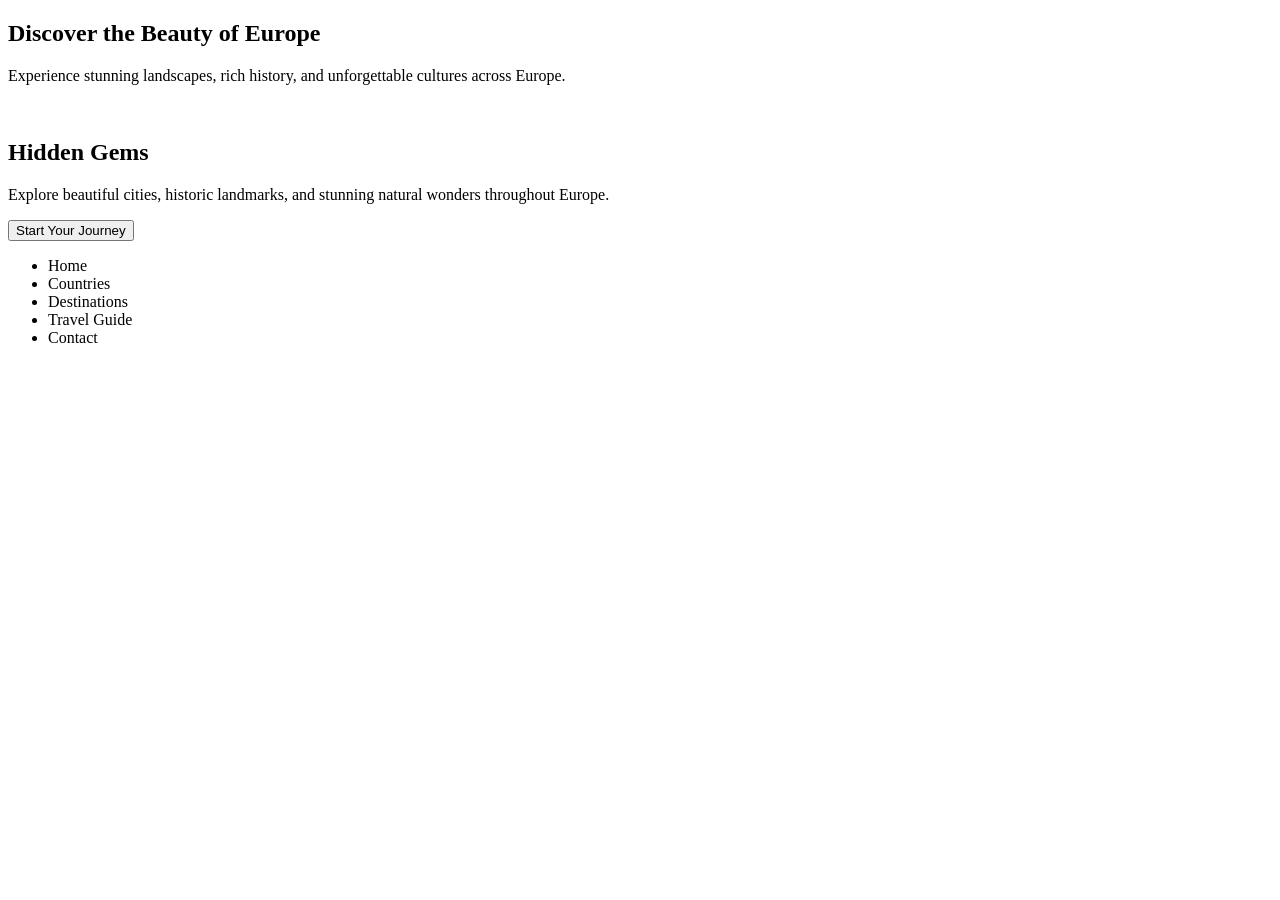
==== index.html @ 39b6068c "인덱스 html 구문 작성" ====
<!DOCTYPE html>
<html lang="ko">
<head>
    <meta charset="UTF-8">
    <meta name="viewport" content="width=device-width, initial-scale=1.0">
    <title>인덱스 html</title>
</head>
<body>
    <main class="landing-page">
        <section class="hero-section">
            <div class="hero-content">
                <h1 class="hero-title">Discover the Beauty of Europe</h1>
                <p class="hero-desc">
                    Experience stunning landscapes,
                    rich history, and unforgettable
                    cultures across Europe.
                </p>
            </div>            
        </section>

        <section class="feature-section">
            <div class="feature-card">
                <div class="feature-img">
                    <img src=""> 
                </div> 
               <h2 class="feature-title">Hidden Gems</h2>
               <p class="feature-desc">
                    Explore beautiful cities,
                    historic landmarks,
                    and stunning natural wonders
                    throughout Europe.
               </p>
               <div class="button-box">
                <button class="start-btn">Start Your Journey</button>
               </div> 
            </div>
        </section>

        <section class="menu-section">
            <ul class="side-menu">
                <li class="menu-item">Home</li>
                <li class="menu-item">Countries</li>
                <li class="menu-item">Destinations</li>
                <li class="menu-item">Travel Guide</li>
                <li class="menu-item">Contact</li>
            </ul>
        </section>
    </main>  
</body>
</html>
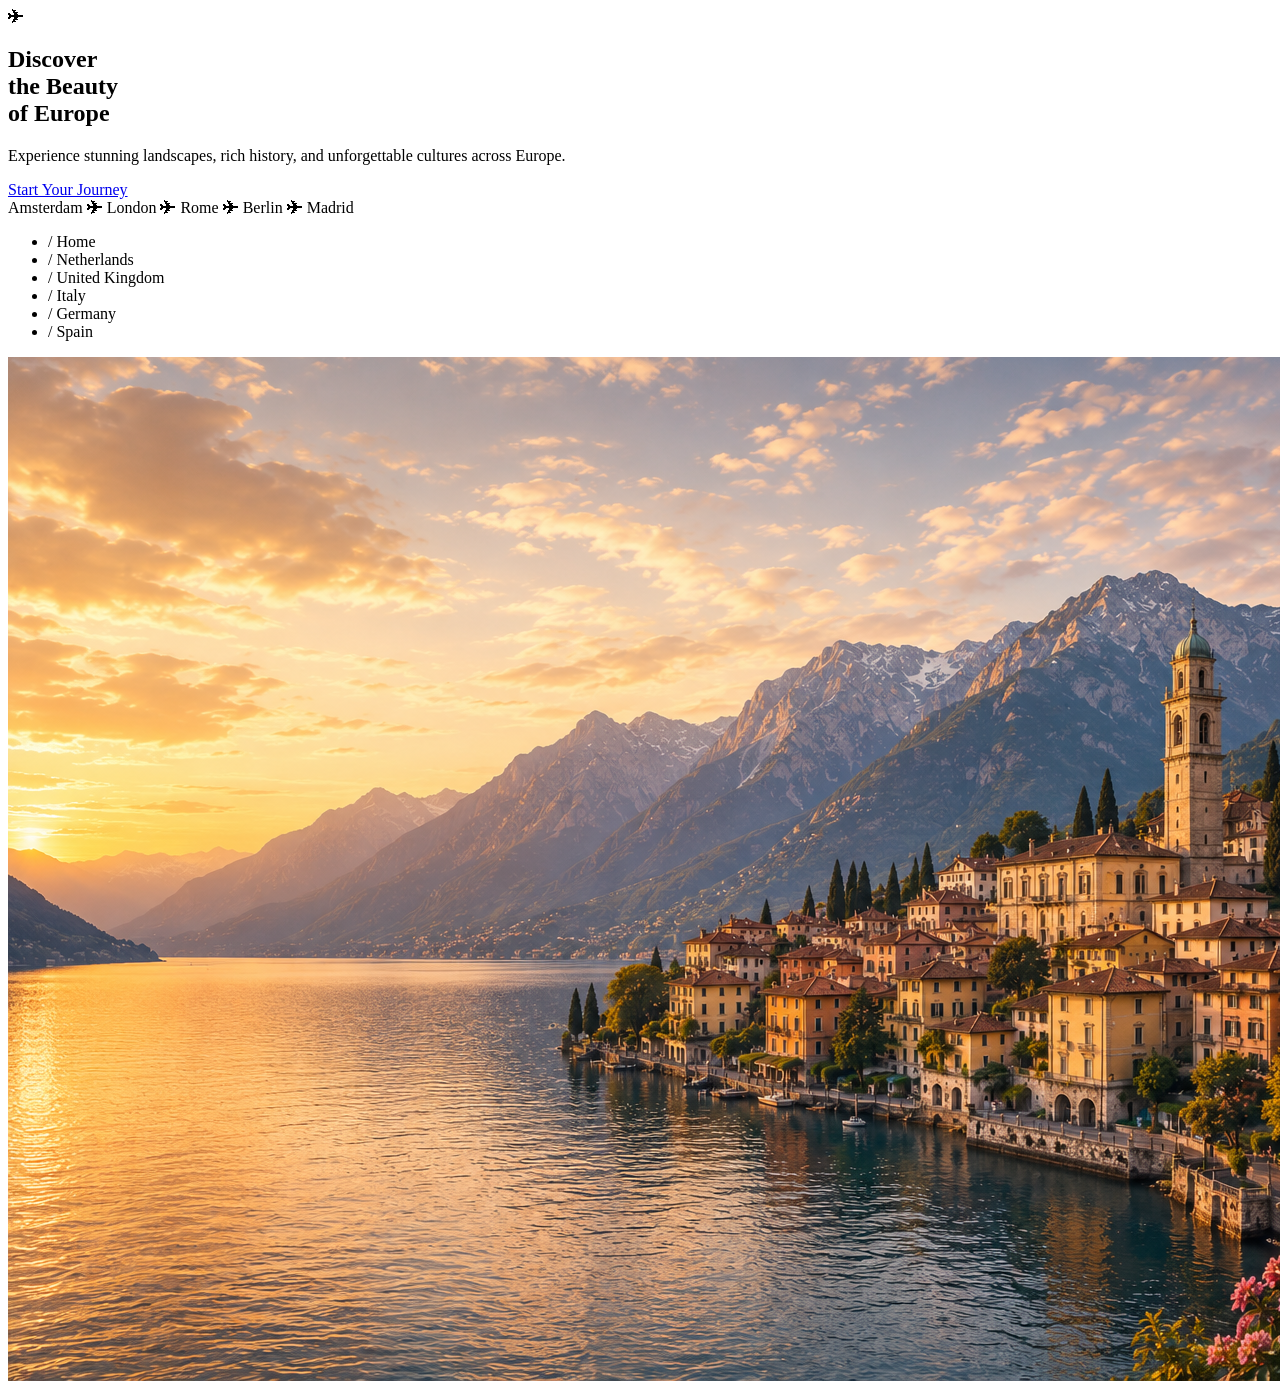
==== commit ac2e9a61: "대문  html 구조 구성" ====
--- a/index.html
+++ b/index.html
@@ -3,48 +3,67 @@
 <head>
     <meta charset="UTF-8">
     <meta name="viewport" content="width=device-width, initial-scale=1.0">
-    <title>인덱스 html</title>
+    <title>Europe Travel</title>
+    <link rel="stylesheet" href="landing.css">
 </head>
 <body>
+
     <main class="landing-page">
-        <section class="hero-section">
+        <section class="left-panel">
+
+            <div class="logo">
+                ✈
+            </div>
+
             <div class="hero-content">
-                <h1 class="hero-title">Discover the Beauty of Europe</h1>
+
+                <h1 class="hero-title">
+                    Discover<br>
+                    the Beauty<br>
+                    of Europe
+                </h1>
+
                 <p class="hero-desc">
                     Experience stunning landscapes,
                     rich history, and unforgettable
                     cultures across Europe.
                 </p>
-            </div>            
+
+                <a href="#" class="start-btn">
+                    Start Your Journey
+                </a>
+
+            </div>
+
+            <!-- 여행 루트 -->
+            <div class="travel-route">
+                Amsterdam
+                <span>✈</span>
+                London
+                <span>✈</span>
+                Rome
+                <span>✈</span>
+                Berlin
+                <span>✈</span>
+                Madrid
+            </div>
+
+            <ul class="side-menu">
+                <li class="menu-item">/ Home</li>
+                <li class="menu-item">/ Netherlands</li>
+                <li class="menu-item">/ United Kingdom</li>
+                <li class="menu-item">/ Italy</li>
+                <li class="menu-item">/ Germany</li>
+                <li class="menu-item">/ Spain</li>
+            </ul>
+
         </section>
 
-        <section class="feature-section">
-            <div class="feature-card">
-                <div class="feature-img">
-                    <img src=""> 
-                </div> 
-               <h2 class="feature-title">Hidden Gems</h2>
-               <p class="feature-desc">
-                    Explore beautiful cities,
-                    historic landmarks,
-                    and stunning natural wonders
-                    throughout Europe.
-               </p>
-               <div class="button-box">
-                <button class="start-btn">Start Your Journey</button>
-               </div> 
-            </div>
+        <section class="right-panel">
+            <img src="image/spain.image/europe.png" alt="Europe Travel">
         </section>
 
-        <section class="menu-section">
-            <ul class="side-menu">
-                <li class="menu-item">Home</li>
-                <li class="menu-item">Countries</li>
-                <li class="menu-item">Destinations</li>
-                <li class="menu-item">Travel Guide</li>
-                <li class="menu-item">Contact</li>
-            </ul>
-        </section>
-    </main>  
+    </main>
+
 </body>
 </html>
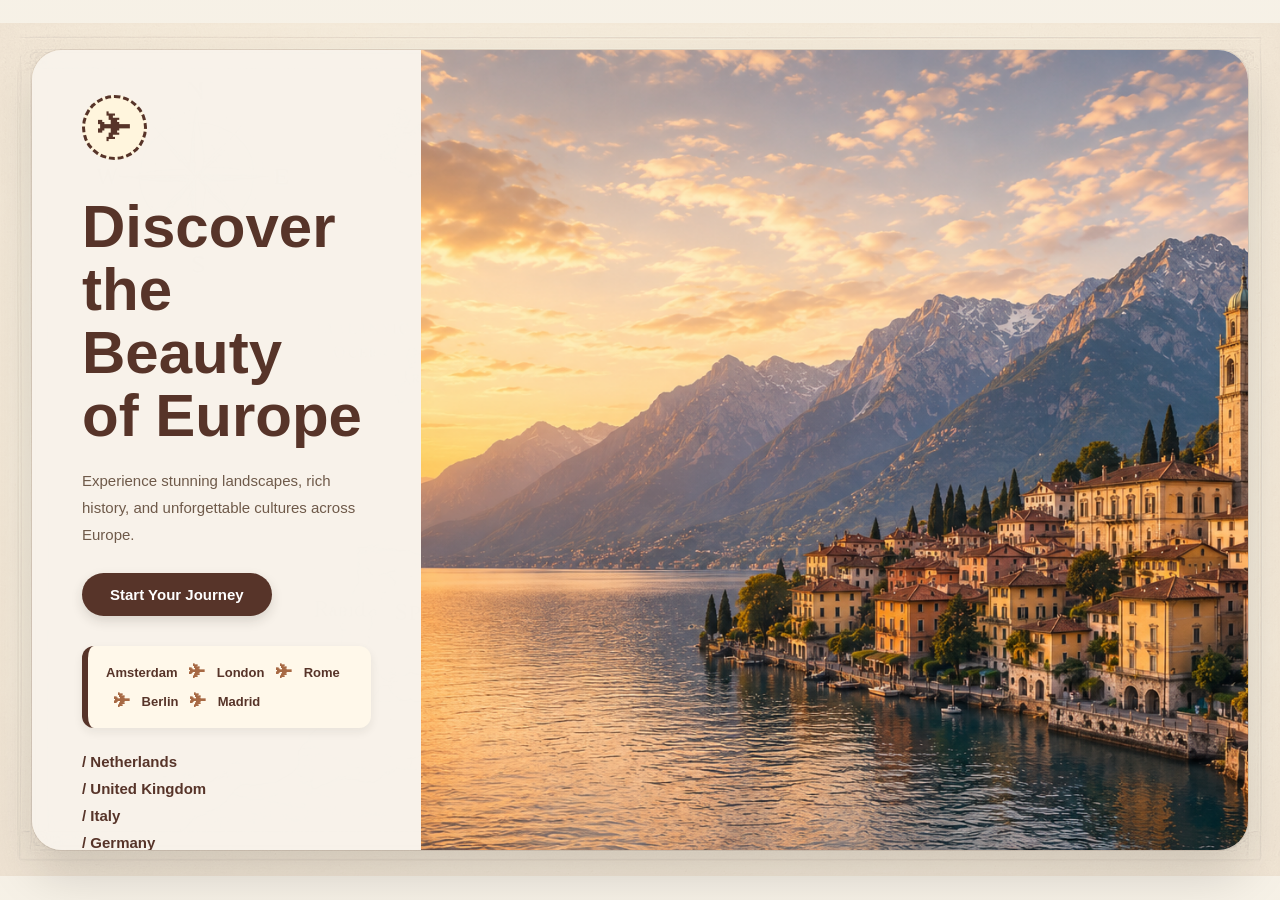
==== commit 6216afac: "대문 연결, England 완성(전 과제끝)" ====
--- a/index.html
+++ b/index.html
@@ -29,7 +29,7 @@
                     cultures across Europe.
                 </p>
 
-                <a href="#" class="start-btn">
+                <a href="../html/main.html" class="start-btn">
                     Start Your Journey
                 </a>
 
@@ -49,7 +49,6 @@
             </div>
 
             <ul class="side-menu">
-                <li class="menu-item">/ Home</li>
                 <li class="menu-item">/ Netherlands</li>
                 <li class="menu-item">/ United Kingdom</li>
                 <li class="menu-item">/ Italy</li>
--- a/landing.css
+++ b/landing.css
@@ -0,0 +1,208 @@
+* {
+    margin: 0;
+    padding: 0;
+    box-sizing: border-box;
+}
+
+body {
+    min-height: 100vh;
+
+    display: flex;
+    justify-content: center;
+    align-items: center;
+
+    position: relative;
+    overflow-x: hidden;
+
+    font-family: "Segoe UI", sans-serif;
+}
+
+
+body::before {
+    content: "";
+
+    position: fixed;
+    inset: 0;
+
+    background-image:
+        linear-gradient(
+            rgba(245, 239, 227, 0.88),
+            rgba(245, 239, 227, 0.88)
+        ),
+        url("./image/spain.image/europe-map.png");
+
+    background-repeat: no-repeat;
+    background-position: center;
+    background-size: 100%;
+
+    z-index: 0;
+}
+
+
+.landing-page {
+    position: relative;
+    z-index: 1;
+
+    width: 1550px;
+    max-width: 95vw;
+
+    height: 800px;
+
+    display: grid;
+    grid-template-columns: 32% 68%;
+
+    background-color: rgba(248, 243, 235, 0.94);
+
+    border-radius: 30px;
+    overflow: hidden;
+
+    box-shadow:
+        0 25px 50px rgba(0, 0, 0, 0.15),
+        0 0 0 1px rgba(87, 52, 41, 0.08);
+}
+
+
+.left-panel {
+    padding: 45px 50px;
+
+    display: flex;
+    flex-direction: column;
+}
+
+.logo {
+    width: 65px;
+    height: 65px;
+
+    display: flex;
+    justify-content: center;
+    align-items: center;
+
+    font-size: 34px;
+
+    border: 3px dashed rgb(87, 52, 41);
+    border-radius: 50%;
+
+    background-color: #fff5dd;
+
+    color: rgb(87, 52, 41);
+}
+
+.hero-content {
+    margin-top: 35px;
+}
+
+.hero-title {
+    font-size: 60px;
+    line-height: 1.05;
+
+    color: rgb(87, 52, 41);
+
+    margin-bottom: 20px;
+}
+
+.hero-desc {
+    max-width: 360px;
+
+    color: #6f5a4a;
+
+    font-size: 15px;
+    line-height: 1.8;
+
+    margin-bottom: 25px;
+}
+
+
+.start-btn {
+    display: inline-block;
+    width: fit-content;
+
+    padding: 13px 28px;
+
+    background-color: rgb(87, 52, 41);
+    color: white;
+
+    text-decoration: none;
+
+    font-size: 15px;
+    font-weight: 700;
+
+    border-radius: 30px;
+
+    box-shadow: 0 5px 12px rgba(39, 32, 24, 0.15);
+
+    transition: 0.2s;
+}
+
+.start-btn:hover {
+    background-color: rgb(116, 71, 55);
+
+    transform: translateY(-2px);
+}
+
+
+.travel-route {
+    margin: 30px 0 25px;
+
+    padding: 12px 18px;
+
+    background-color: #fff8ea;
+
+    border-left: 6px solid rgb(87, 52, 41);
+
+    border-radius: 12px;
+
+    color: rgb(87, 52, 41);
+
+    font-size: 13px;
+    font-weight: 600;
+
+    line-height: 1.8;
+
+    box-shadow: 0 4px 10px rgba(39, 32, 24, 0.08);
+}
+
+.travel-route span {
+    margin: 0 8px;
+
+    color: rgb(167, 105, 68);
+
+    font-size: 16px;
+}
+
+
+.side-menu {
+    list-style: none;
+}
+
+.menu-item {
+    margin-bottom: 10px;
+
+    color: rgb(87, 52, 41);
+
+    font-size: 15px;
+    font-weight: 700;
+
+    transition: 0.15s;
+}
+
+.menu-item:hover {
+    color: rgb(167, 105, 68);
+
+    transform: translateX(5px);
+}
+
+
+.right-panel {
+    width: 100%;
+    height: 100%;
+}
+
+.right-panel img {
+    width: 100%;
+    height: 100%;
+
+    display: block;
+
+    object-fit: cover;
+    object-position: 40% center;
+}
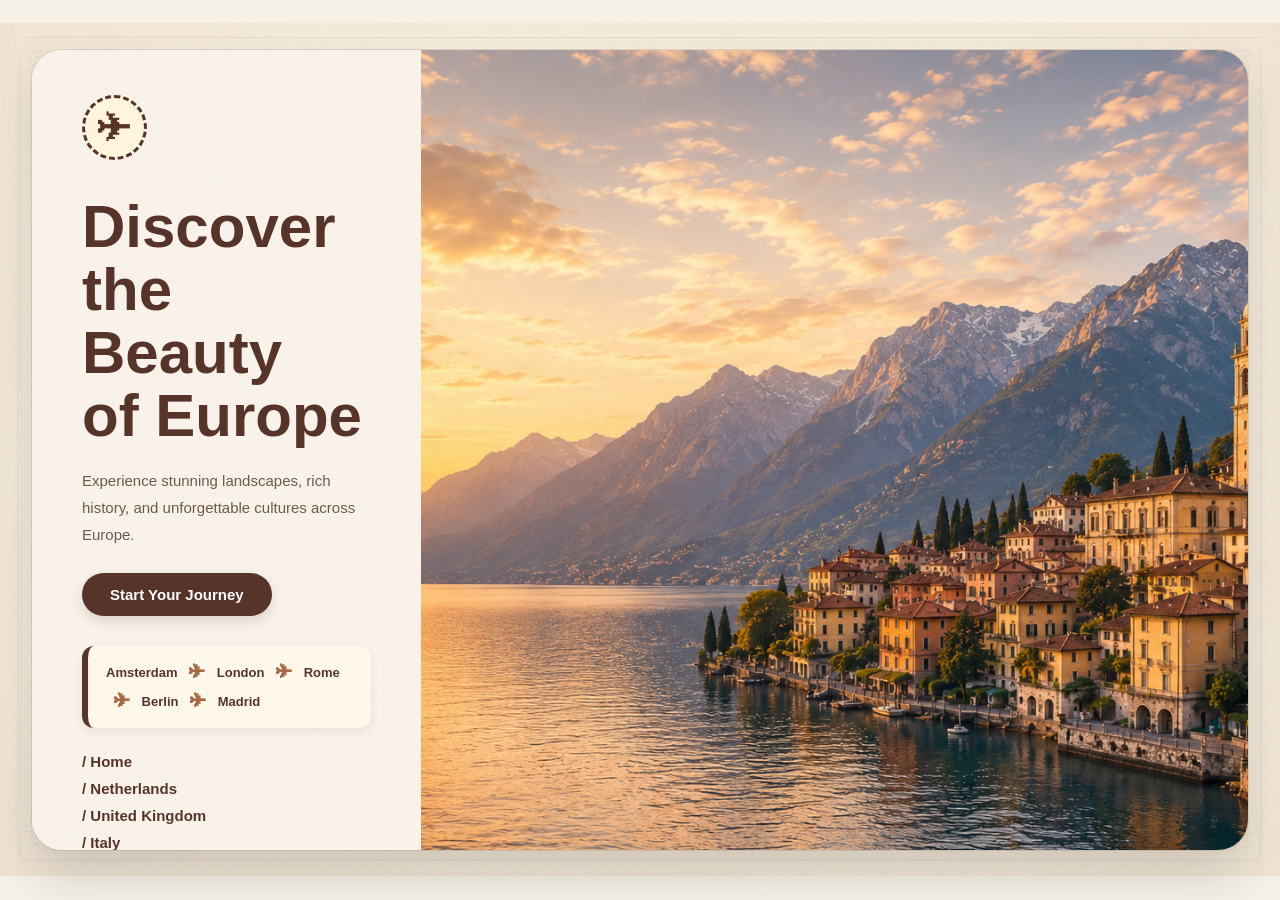
==== commit a57eb5bf: "대문 섹션 수정" ====
--- a/index.html
+++ b/index.html
@@ -29,13 +29,12 @@
                     cultures across Europe.
                 </p>
 
-                <a href="../html/main.html" class="start-btn">
+                <a href="#" class="start-btn">
                     Start Your Journey
                 </a>
 
             </div>
 
-            <!-- 여행 루트 -->
             <div class="travel-route">
                 Amsterdam
                 <span>✈</span>
@@ -49,6 +48,7 @@
             </div>
 
             <ul class="side-menu">
+                <li class="menu-item">/ Home</li>
                 <li class="menu-item">/ Netherlands</li>
                 <li class="menu-item">/ United Kingdom</li>
                 <li class="menu-item">/ Italy</li>
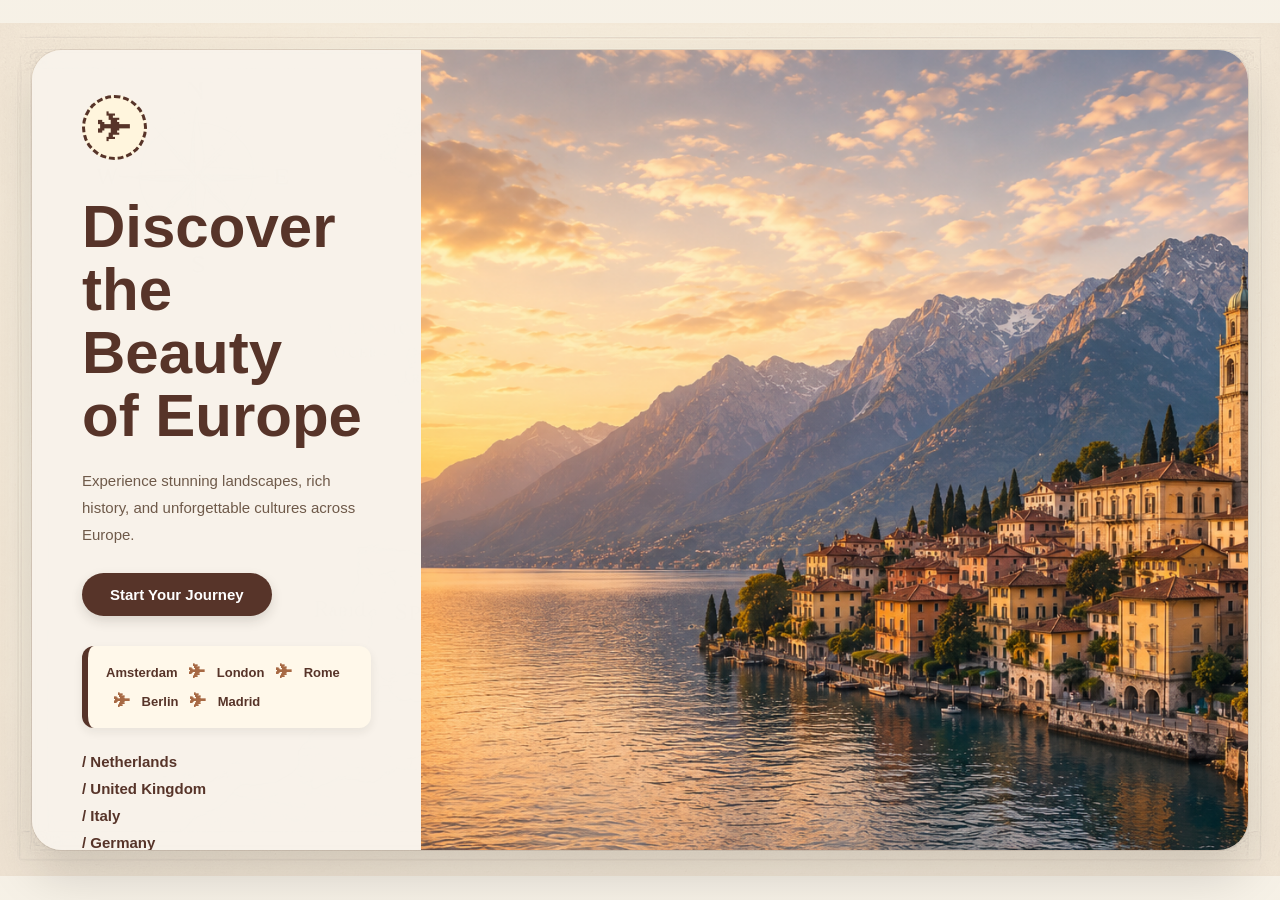
==== commit 425fd944: "대문 최종 수정" ====
--- a/index.html
+++ b/index.html
@@ -29,12 +29,11 @@
                     cultures across Europe.
                 </p>
 
-                <a href="#" class="start-btn">
+                <a href="../html/main.html" class="start-btn">
                     Start Your Journey
                 </a>
 
             </div>
-
             <div class="travel-route">
                 Amsterdam
                 <span>✈</span>
@@ -48,7 +47,6 @@
             </div>
 
             <ul class="side-menu">
-                <li class="menu-item">/ Home</li>
                 <li class="menu-item">/ Netherlands</li>
                 <li class="menu-item">/ United Kingdom</li>
                 <li class="menu-item">/ Italy</li>
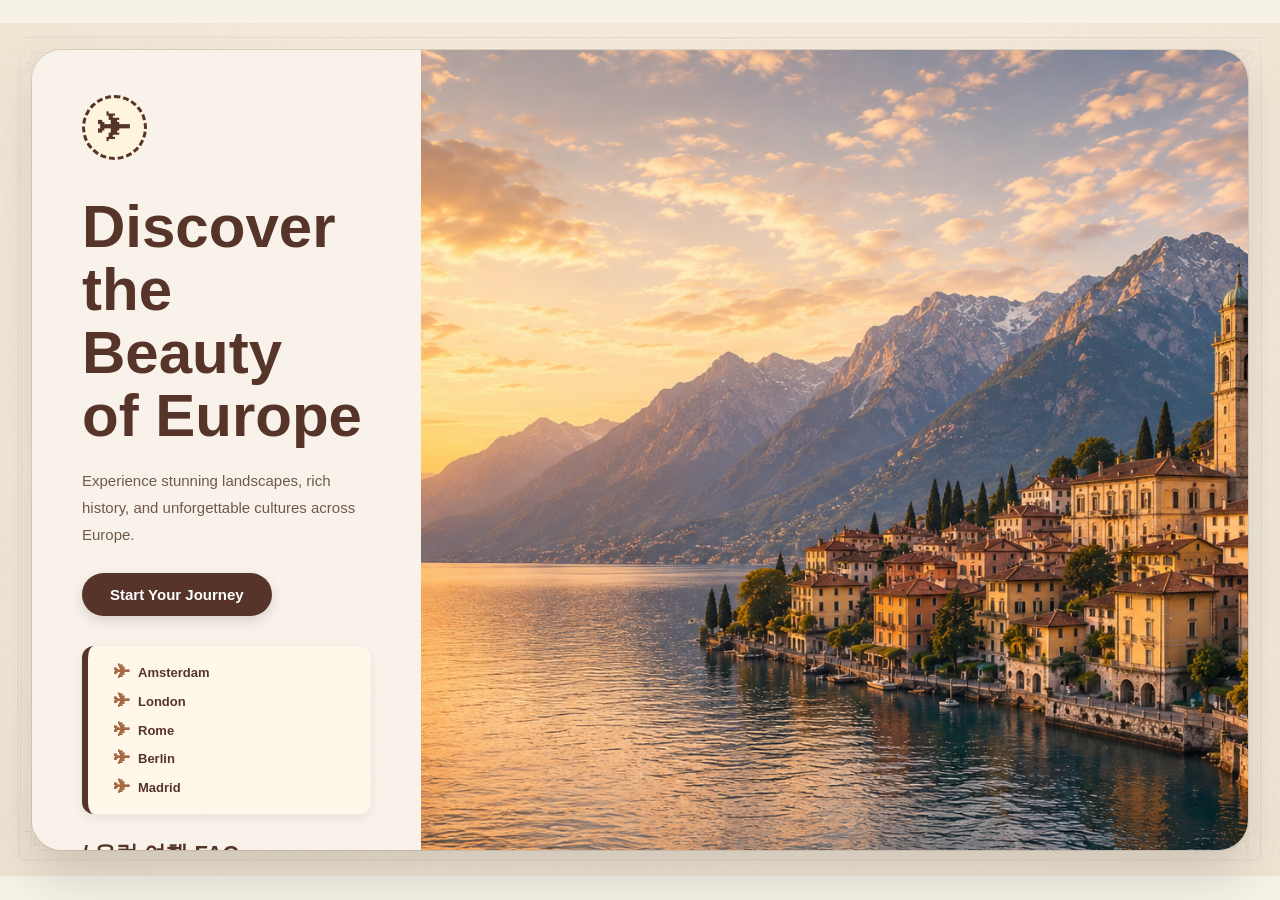
==== commit 63b47099: "대문>FAQ연결 재수정, 헤더 전체 재수정." ====
--- a/index.html
+++ b/index.html
@@ -1,11 +1,13 @@
 <!DOCTYPE html>
 <html lang="ko">
+
 <head>
     <meta charset="UTF-8">
     <meta name="viewport" content="width=device-width, initial-scale=1.0">
     <title>Europe Travel</title>
     <link rel="stylesheet" href="landing.css">
 </head>
+
 <body>
 
     <main class="landing-page">
@@ -34,25 +36,17 @@
                 </a>
 
             </div>
+
+            <!-- 여행 루트 -->
             <div class="travel-route">
-                Amsterdam
-                <span>✈</span>
-                London
-                <span>✈</span>
-                Rome
-                <span>✈</span>
-                Berlin
-                <span>✈</span>
-                Madrid
+                <span>✈</span>Amsterdam<br>
+                <span>✈</span>London<br>
+                <span>✈</span>Rome<br>
+                <span>✈</span>Berlin<br>
+                <span>✈</span>Madrid
             </div>
 
-            <ul class="side-menu">
-                <li class="menu-item">/ Netherlands</li>
-                <li class="menu-item">/ United Kingdom</li>
-                <li class="menu-item">/ Italy</li>
-                <li class="menu-item">/ Germany</li>
-                <li class="menu-item">/ Spain</li>
-            </ul>
+            <p class="menu-item"><a href="../html/faq.html">/ 유럽 여행 FAQ</a></p>
 
         </section>
 
@@ -63,4 +57,5 @@
     </main>
 
 </body>
+
 </html>
--- a/landing.css
+++ b/landing.css
@@ -25,10 +25,8 @@
     inset: 0;
 
     background-image:
-        linear-gradient(
-            rgba(245, 239, 227, 0.88),
-            rgba(245, 239, 227, 0.88)
-        ),
+        linear-gradient(rgba(245, 239, 227, 0.88),
+            rgba(245, 239, 227, 0.88)),
         url("./image/spain.image/europe-map.png");
 
     background-repeat: no-repeat;
@@ -38,6 +36,10 @@
     z-index: 0;
 }
 
+a {
+    text-decoration: none;
+    color: inherit;
+}
 
 .landing-page {
     position: relative;
@@ -170,16 +172,12 @@
 }
 
 
-.side-menu {
-    list-style: none;
-}
-
 .menu-item {
     margin-bottom: 10px;
 
     color: rgb(87, 52, 41);
 
-    font-size: 15px;
+    font-size: 22px;
     font-weight: 700;
 
     transition: 0.15s;
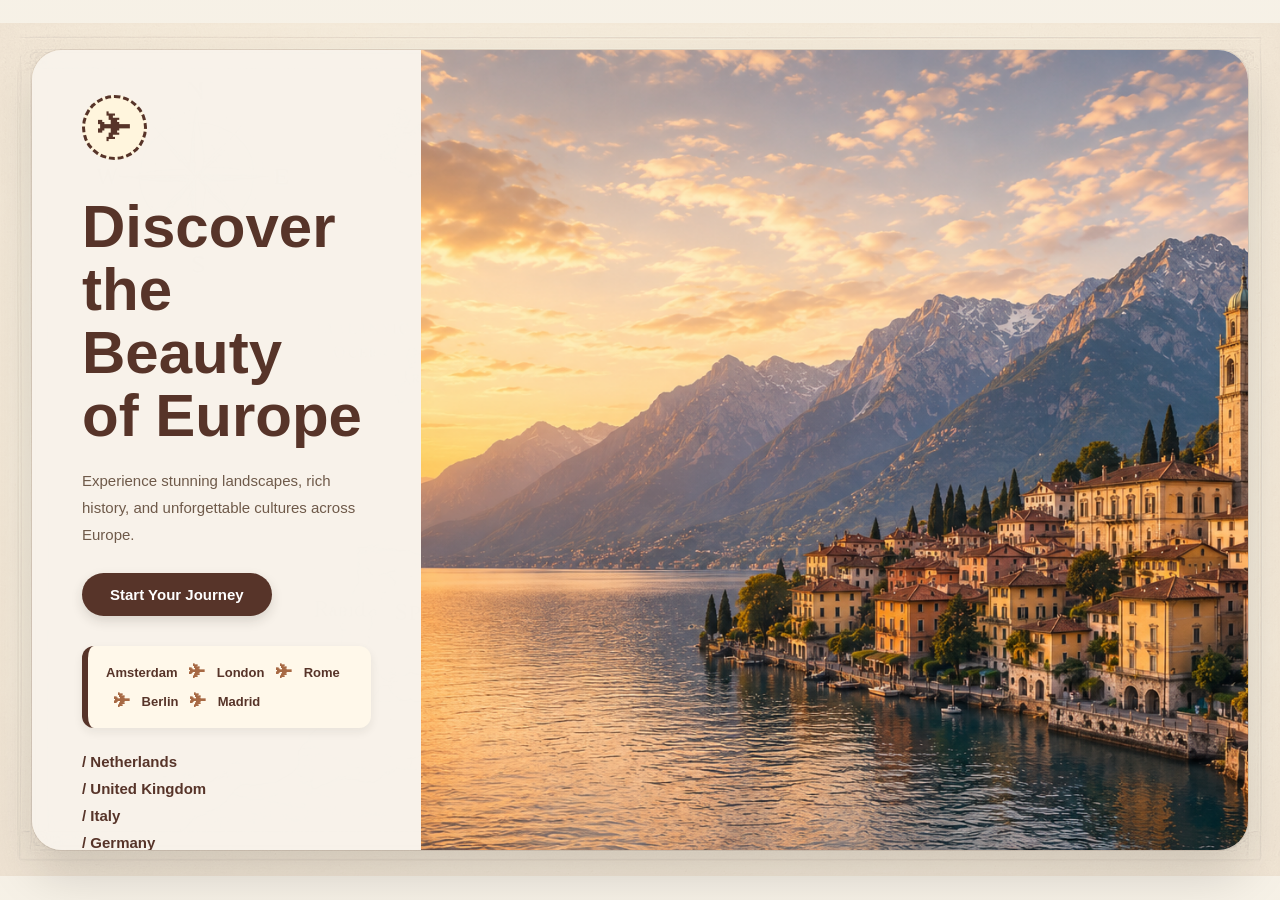
==== commit 2ecf3bed: "Merge branch 'main' of https://github.com/yjpark13/web-team-project" ====
--- a/index.html
+++ b/index.html
@@ -1,13 +1,11 @@
 <!DOCTYPE html>
 <html lang="ko">
-
 <head>
     <meta charset="UTF-8">
     <meta name="viewport" content="width=device-width, initial-scale=1.0">
     <title>Europe Travel</title>
     <link rel="stylesheet" href="landing.css">
 </head>
-
 <body>
 
     <main class="landing-page">
@@ -36,17 +34,25 @@
                 </a>
 
             </div>
-
-            <!-- 여행 루트 -->
             <div class="travel-route">
-                <span>✈</span>Amsterdam<br>
-                <span>✈</span>London<br>
-                <span>✈</span>Rome<br>
-                <span>✈</span>Berlin<br>
-                <span>✈</span>Madrid
+                Amsterdam
+                <span>✈</span>
+                London
+                <span>✈</span>
+                Rome
+                <span>✈</span>
+                Berlin
+                <span>✈</span>
+                Madrid
             </div>
 
-            <p class="menu-item"><a href="../html/faq.html">/ 유럽 여행 FAQ</a></p>
+            <ul class="side-menu">
+                <li class="menu-item">/ Netherlands</li>
+                <li class="menu-item">/ United Kingdom</li>
+                <li class="menu-item">/ Italy</li>
+                <li class="menu-item">/ Germany</li>
+                <li class="menu-item">/ Spain</li>
+            </ul>
 
         </section>
 
@@ -57,5 +63,4 @@
     </main>
 
 </body>
-
 </html>
--- a/landing.css
+++ b/landing.css
@@ -25,8 +25,10 @@
     inset: 0;
 
     background-image:
-        linear-gradient(rgba(245, 239, 227, 0.88),
-            rgba(245, 239, 227, 0.88)),
+        linear-gradient(
+            rgba(245, 239, 227, 0.88),
+            rgba(245, 239, 227, 0.88)
+        ),
         url("./image/spain.image/europe-map.png");
 
     background-repeat: no-repeat;
@@ -36,10 +38,6 @@
     z-index: 0;
 }
 
-a {
-    text-decoration: none;
-    color: inherit;
-}
 
 .landing-page {
     position: relative;
@@ -172,12 +170,16 @@
 }
 
 
+.side-menu {
+    list-style: none;
+}
+
 .menu-item {
     margin-bottom: 10px;
 
     color: rgb(87, 52, 41);
 
-    font-size: 22px;
+    font-size: 15px;
     font-weight: 700;
 
     transition: 0.15s;
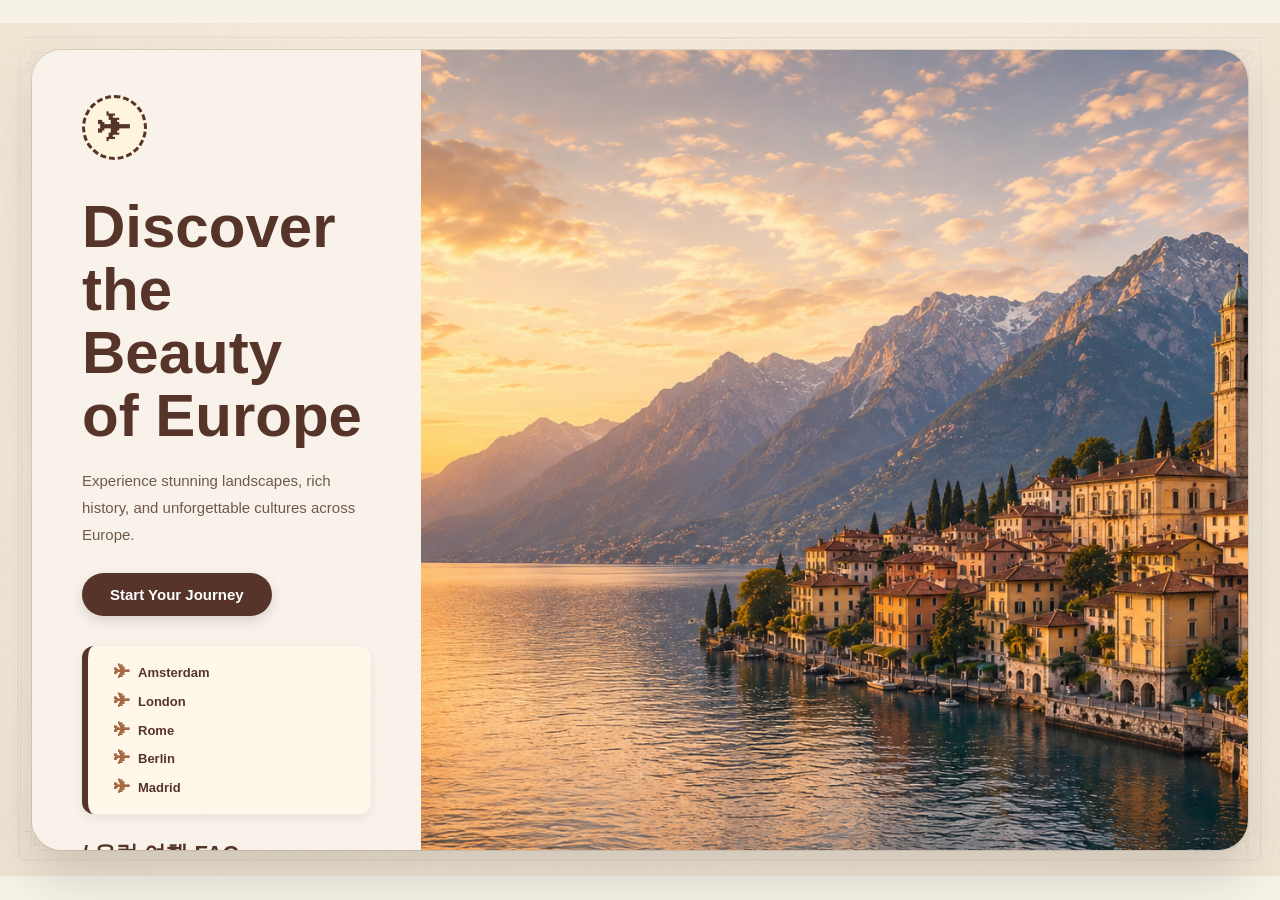
==== commit 66050626: "Merge branch 'England'" ====
--- a/index.html
+++ b/index.html
@@ -1,11 +1,13 @@
 <!DOCTYPE html>
 <html lang="ko">
+
 <head>
     <meta charset="UTF-8">
     <meta name="viewport" content="width=device-width, initial-scale=1.0">
     <title>Europe Travel</title>
     <link rel="stylesheet" href="landing.css">
 </head>
+
 <body>
 
     <main class="landing-page">
@@ -35,24 +37,14 @@
 
             </div>
             <div class="travel-route">
-                Amsterdam
-                <span>✈</span>
-                London
-                <span>✈</span>
-                Rome
-                <span>✈</span>
-                Berlin
-                <span>✈</span>
-                Madrid
+                <span>✈</span>Amsterdam<br>
+                <span>✈</span>London<br>
+                <span>✈</span>Rome<br>
+                <span>✈</span>Berlin<br>
+                <span>✈</span>Madrid
             </div>
 
-            <ul class="side-menu">
-                <li class="menu-item">/ Netherlands</li>
-                <li class="menu-item">/ United Kingdom</li>
-                <li class="menu-item">/ Italy</li>
-                <li class="menu-item">/ Germany</li>
-                <li class="menu-item">/ Spain</li>
-            </ul>
+            <p class="menu-item"><a href="../html/faq.html">/ 유럽 여행 FAQ</a></p>
 
         </section>
 
@@ -63,4 +55,5 @@
     </main>
 
 </body>
+
 </html>
--- a/landing.css
+++ b/landing.css
@@ -25,10 +25,8 @@
     inset: 0;
 
     background-image:
-        linear-gradient(
-            rgba(245, 239, 227, 0.88),
-            rgba(245, 239, 227, 0.88)
-        ),
+        linear-gradient(rgba(245, 239, 227, 0.88),
+            rgba(245, 239, 227, 0.88)),
         url("./image/spain.image/europe-map.png");
 
     background-repeat: no-repeat;
@@ -38,6 +36,10 @@
     z-index: 0;
 }
 
+a {
+    text-decoration: none;
+    color: inherit;
+}
 
 .landing-page {
     position: relative;
@@ -170,16 +172,12 @@
 }
 
 
-.side-menu {
-    list-style: none;
-}
-
 .menu-item {
     margin-bottom: 10px;
 
     color: rgb(87, 52, 41);
 
-    font-size: 15px;
+    font-size: 22px;
     font-weight: 700;
 
     transition: 0.15s;
